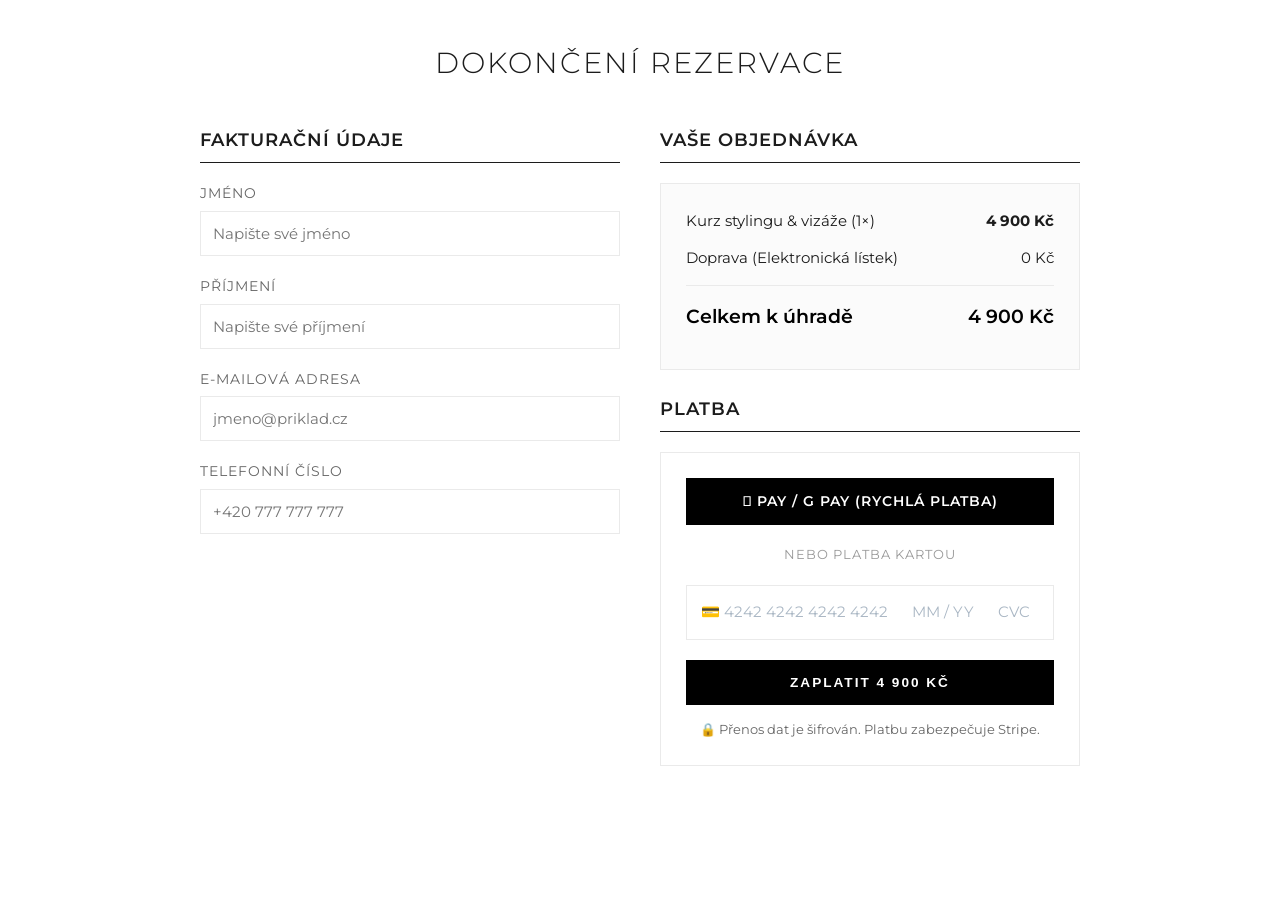
==== checkout.html @ c45bec4f "pokladna" ====
<!DOCTYPE html>
<html lang="cs">
<head>
    <meta charset="UTF-8">
    <meta name="viewport" content="width=device-width, initial-scale=1.0">
    <title>Zabezpečená objednávka - Agentura Verona</title>
    <link rel="stylesheet" href="style.css">
    <link rel="preconnect" href="https://fonts.googleapis.com">
    <link rel="preconnect" href="https://fonts.gstatic.com" crossorigin>
    <link href="https://fonts.googleapis.com/css2?family=Montserrat:wght@300;400;600&display=swap" rel="stylesheet">
    <style>
        /* Specifické styly pouze pro stránku Pokladny, které se doplňují k hlavnímu style.css */
        .checkout-container {
            max-width: 1000px;
            margin: 40px auto;
            padding: 0 20px;
            display: block;
        }
        
        .checkout-title {
            text-align: center;
            text-transform: uppercase;
            letter-spacing: 2px;
            font-weight: 300;
            margin-bottom: 40px;
            font-size: 1.8rem;
        }

        .checkout-layout {
            display: table;
            width: 100%;
            table-layout: fixed;
            border-collapse: separate;
            border-spacing: 40px 0;
        }

        .checkout-column {
            display: table-cell;
            vertical-align: top;
            width: 50%;
        }

        @media (max-width: 768px) {
            .checkout-layout, .checkout-column {
                display: block;
                width: 100%;
            }
            .checkout-layout {
                border-spacing: 0;
            }
            .checkout-column {
                margin-bottom: 30px;
            }
        }

        .checkout-section-title {
            font-size: 1.1rem;
            text-transform: uppercase;
            letter-spacing: 1px;
            font-weight: 600;
            margin-bottom: 20px;
            padding-bottom: 8px;
            border-bottom: 1px solid #1c1c1c;
        }

        .form-group {
            margin-bottom: 20px;
        }

        .form-group label {
            display: block;
            font-size: 0.85rem;
            text-transform: uppercase;
            letter-spacing: 1px;
            margin-bottom: 6px;
            color: #666;
        }

        .form-control {
            width: 100%;
            padding: 12px;
            border: 1px solid #eaeaea;
            font-family: inherit;
            font-size: 0.95rem;
            transition: border-color 0.3s;
        }

        .form-control:focus {
            outline: none;
            border-color: #000000;
        }

        /* Rekapitulace objednávky */
        .order-summary-box {
            background-color: #fbfbfb;
            border: 1px solid #eaeaea;
            padding: 25px;
            margin-bottom: 25px;
        }

        .summary-row {
            display: flex;
            justify-content: space-between;
            margin-bottom: 12px;
            font-size: 0.95rem;
        }

        .summary-row.total {
            margin-top: 15px;
            padding-top: 15px;
            border-top: 1px solid #eaeaea;
            font-weight: 600;
            font-size: 1.2rem;
            color: #000;
        }

        /* Platební metody (Stripe simulace) */
        .payment-methods {
            background-color: #ffffff;
            border: 1px solid #eaeaea;
            padding: 25px;
        }

        .stripe-express-btn {
            background-color: #000000;
            color: #ffffff;
            text-align: center;
            padding: 12px;
            font-weight: 600;
            font-size: 0.9rem;
            letter-spacing: 1px;
            text-transform: uppercase;
            margin-bottom: 20px;
            cursor: pointer;
        }

        .stripe-separator {
            text-align: center;
            font-size: 0.8rem;
            color: #999;
            text-transform: uppercase;
            letter-spacing: 1px;
            margin-bottom: 20px;
            position: relative;
        }

        .card-element-mock {
            border: 1px solid #eaeaea;
            padding: 14px;
            background-color: #fff;
            margin-bottom: 20px;
            font-size: 0.95rem;
            color: #aab7c4;
        }

        .secure-notice {
            font-size: 0.8rem;
            color: #666;
            text-align: center;
            margin-top: 15px;
        }
    </style>
</head>
<body>

    <div class="checkout-container">
        <h2 class="checkout-title">Dokončení rezervace</h2>

        <div class="checkout-layout">
            
            <div class="checkout-column">
                <h3 class="checkout-section-title">Fakturační údaje</h3>
                <form id="checkout-form" onsubmit="event.preventDefault(); alert('Děkujeme! Rezervace kurzu byla úspěšně zpracována.'); window.location.href='index.html';">
                    <div class="form-group">
                        <label for="first-name">Jméno</label>
                        <input type="text" id="first-name" class="form-control" required placeholder="Napište své jméno">
                    </div>
                    <div class="form-group">
                        <label for="last-name">Příjmení</label>
                        <input type="text" id="last-name" class="form-control" required placeholder="Napište své příjmení">
                    </div>
                    <div class="form-group">
                        <label for="email">E-mailová adresa</label>
                        <input type="email" id="email" class="form-control" required placeholder="jmeno@priklad.cz">
                    </div>
                    <div class="form-group">
                        <label for="phone">Telefonní číslo</label>
                        <input type="tel" id="phone" class="form-control" required placeholder="+420 777 777 777">
                    </div>
                </form>
            </div>

            <div class="checkout-column">
                <h3 class="checkout-section-title">Vaše objednávka</h3>
                
                <div class="order-summary-box">
                    <div class="summary-row">
                        <span>Kurz stylingu & vizáže (1×)</span>
                        <strong>4 900 Kč</strong>
                    </div>
                    <div class="summary-row">
                        <span>Doprava (Elektronická lístek)</span>
                        <span>0 Kč</span>
                    </div>
                    <div class="summary-row total">
                        <span>Celkem k úhradě</span>
                        <span>4 900 Kč</span>
                    </div>
                </div>

                <h3 class="checkout-section-title">Platba</h3>
                <div class="payment-methods">
                    <div class="stripe-express-btn">
                         Pay / G Pay (Rychlá platba)
                    </div>
                    
                    <div class="stripe-separator">nebo platba kartou</div>

                    <div class="card-element-mock">
                        💳 4242  4242  4242  4242 &nbsp;&nbsp;&nbsp;&nbsp; MM / YY &nbsp;&nbsp;&nbsp;&nbsp; CVC
                    </div>

                    <button type="submit" form="checkout-form" class="btn-buy" style="border:none; cursor:pointer;">
                        Zaplatit 4 900 Kč
                    </button>

                    <div class="secure-notice">
                        🔒 Přenos dat je šifrován. Platbu zabezpečuje Stripe.
                    </div>
                </div>
            </div>

        </div>
    </div>

</body>
</html>
---- style.css ----
/* Základní reset a typografie */
* {
    margin: 0;
    padding: 0;
    box-sizing: border-box;
}

body {
    font-family: 'Montserrat', sans-serif;
    color: #1c1c1c;
    background-color: #ffffff;
    line-height: 1.6;
}

/* 1. Hero sekce */
.hero-section {
    background: linear-gradient(rgba(0, 0, 0, 0.4), rgba(0, 0, 0, 0.4)), 
                url('https://images.unsplash.com/photo-1512496015851-a90fb38ba796?q=80&w=1600&auto=format&fit=crop') no-repeat center center/cover;
    height: 400px;
    display: flex;
    align-items: center;
    justify-content: center;
    text-align: center;
    color: #ffffff;
    padding: 20px;
}

.hero-content h1 {
    font-size: 2.5rem;
    font-weight: 300;
    letter-spacing: 2px;
    text-transform: uppercase;
    margin-bottom: 15px;
}

.hero-content p {
    font-size: 1.1rem;
    max-width: 600px;
    margin: 0 auto;
    font-weight: 300;
}

/* 2. Grid kontejner */
.courses-container {
    max-width: 1200px;
    margin: 60px auto;
    padding: 0 20px;
}

.courses-grid {
    display: grid;
    grid-template-columns: repeat(auto-fit, minmax(320px, 1fr));
    gap: 40px;
}

/* 3. Karta produktu (Styl šablony Top Model) */
.course-card {
    background: #ffffff;
    border: 1px solid #eaeaea; /* Velmi jemná linka */
    transition: transform 0.3s ease, box-shadow 0.3s ease;
}

.course-card:hover {
    transform: translateY(-5px);
    box-shadow: 0 10px 20px rgba(0,0,0,0.05);
}

.course-image-wrapper {
    position: relative;
    overflow: hidden;
    aspect-ratio: 4 / 3;
}

.course-image-wrapper img {
    width: 100%;
    height: 100%;
    object-fit: cover;
    transition: transform 0.5s ease;
}

.course-card:hover .course-image-wrapper img {
    transform: scale(1.05); /* Jemný zoom efekt na fotce při hoveru */
}

/* Elegantní štítek */
.badge {
    position: absolute;
    top: 15px;
    left: 15px;
    background-color: #000000;
    color: #ffffff;
    padding: 5px 10px;
    font-size: 0.75rem;
    text-transform: uppercase;
    letter-spacing: 1px;
    font-weight: 600;
}

/* Detaily kurzu */
.course-info {
    padding: 30px;
}

.course-info h3 {
    font-size: 1.3rem;
    font-weight: 400;
    text-transform: uppercase;
    letter-spacing: 1px;
    margin-bottom: 20px;
    color: #000000;
}

.course-meta {
    list-style: none;
    margin-bottom: 25px;
}

.course-meta li {
    font-size: 0.9rem;
    color: #666666;
    margin-bottom: 8px;
    display: flex;
    align-items: center;
}

.course-meta li span {
    margin-right: 10px;
    font-size: 1rem;
}

.course-price {
    font-size: 1.4rem;
    font-weight: 600;
    color: #000000;
    margin-bottom: 20px;
}

/* 4. Tlačítko - Klíčový prvek brandu */
.btn-buy {
    display: block;
    width: 100%;
    text-align: center;
    background-color: #000000; /* Černá barva ladící s Top Model */
    color: #ffffff;
    text-decoration: none;
    padding: 15px;
    text-transform: uppercase;
    font-size: 0.85rem;
    font-weight: 600;
    letter-spacing: 2px;
    border: 1px solid #000000;
    transition: all 0.3s ease;
}

.btn-buy:hover {
    background-color: #ffffff;
    color: #000000; /* Inverzní efekt při najetí myší */
}

/* Responzivita */
@media (max-width: 768px) {
    .hero-content h1 {
        font-size: 1.8rem;
    }
    .courses-container {
        margin: 40px auto;
    }
}
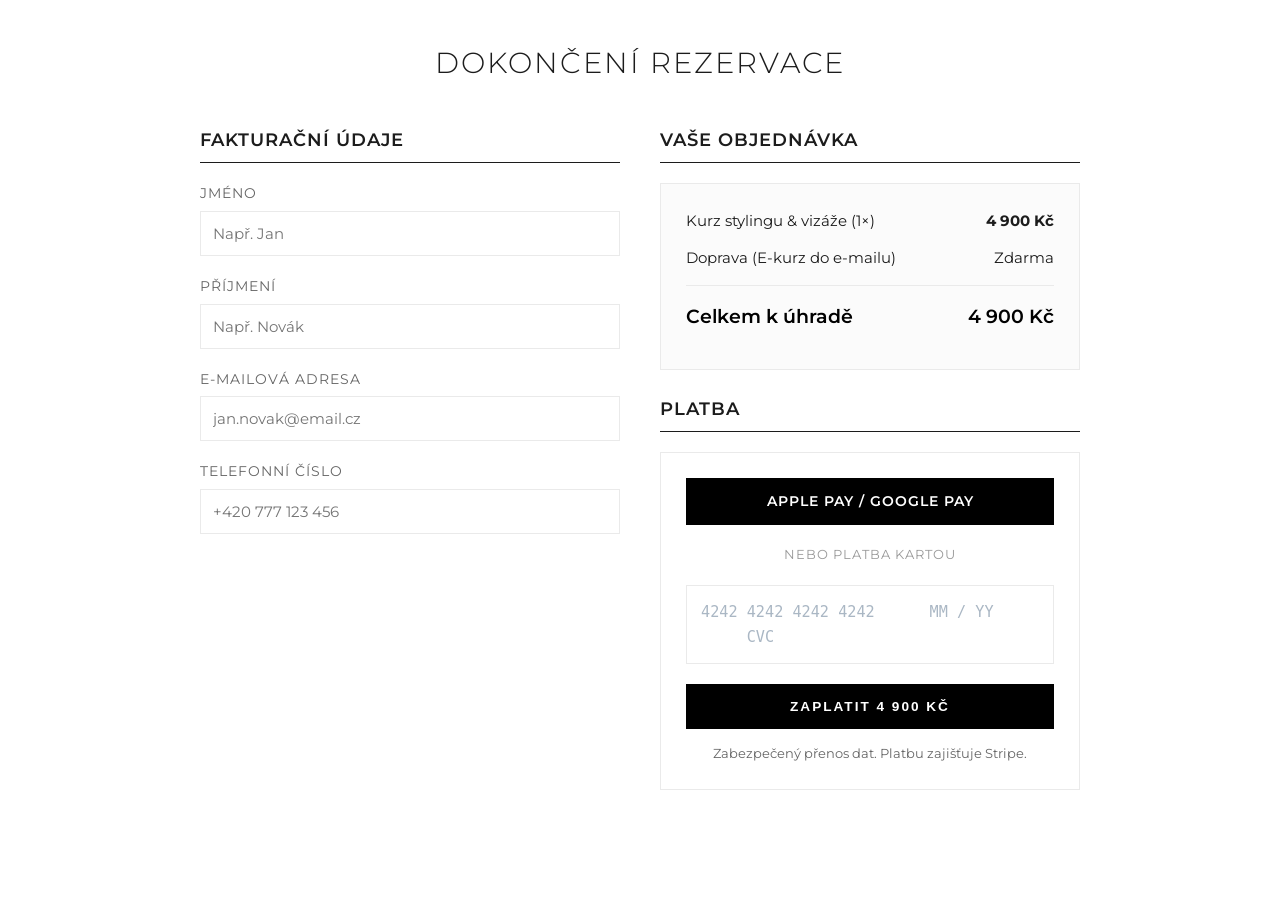
==== commit 215f6558: "odtranenispatnychikon" ====
--- a/checkout.html
+++ b/checkout.html
@@ -9,7 +9,7 @@
     <link rel="preconnect" href="https://fonts.gstatic.com" crossorigin>
     <link href="https://fonts.googleapis.com/css2?family=Montserrat:wght@300;400;600&display=swap" rel="stylesheet">
     <style>
-        /* Specifické styly pouze pro stránku Pokladny, které se doplňují k hlavnímu style.css */
+        /* Specifické styly pouze pro stránku Pokladny */
         .checkout-container {
             max-width: 1000px;
             margin: 40px auto;
@@ -151,6 +151,7 @@
             margin-bottom: 20px;
             font-size: 0.95rem;
             color: #aab7c4;
+            font-family: monospace; /* Pro hezčí rozestupy čísel karty */
         }
 
         .secure-notice {
@@ -170,22 +171,22 @@
             
             <div class="checkout-column">
                 <h3 class="checkout-section-title">Fakturační údaje</h3>
-                <form id="checkout-form" onsubmit="event.preventDefault(); alert('Děkujeme! Rezervace kurzu byla úspěšně zpracována.'); window.location.href='index.html';">
+                <form id="checkout-form" onsubmit="event.preventDefault(); alert('Děkujeme! Rezervace kurzu byla úspěšně zpracována. Přístupové údaje jsme vám odeslali na e-mail.'); window.location.href='index.html';">
                     <div class="form-group">
                         <label for="first-name">Jméno</label>
-                        <input type="text" id="first-name" class="form-control" required placeholder="Napište své jméno">
+                        <input type="text" id="first-name" class="form-control" required placeholder="Např. Jan">
                     </div>
                     <div class="form-group">
                         <label for="last-name">Příjmení</label>
-                        <input type="text" id="last-name" class="form-control" required placeholder="Napište své příjmení">
+                        <input type="text" id="last-name" class="form-control" required placeholder="Např. Novák">
                     </div>
                     <div class="form-group">
                         <label for="email">E-mailová adresa</label>
-                        <input type="email" id="email" class="form-control" required placeholder="jmeno@priklad.cz">
+                        <input type="email" id="email" class="form-control" required placeholder="jan.novak@email.cz">
                     </div>
                     <div class="form-group">
                         <label for="phone">Telefonní číslo</label>
-                        <input type="tel" id="phone" class="form-control" required placeholder="+420 777 777 777">
+                        <input type="tel" id="phone" class="form-control" required placeholder="+420 777 123 456">
                     </div>
                 </form>
             </div>
@@ -199,8 +200,8 @@
                         <strong>4 900 Kč</strong>
                     </div>
                     <div class="summary-row">
-                        <span>Doprava (Elektronická lístek)</span>
-                        <span>0 Kč</span>
+                        <span>Doprava (E-kurz do e-mailu)</span>
+                        <span>Zdarma</span>
                     </div>
                     <div class="summary-row total">
                         <span>Celkem k úhradě</span>
@@ -211,13 +212,13 @@
                 <h3 class="checkout-section-title">Platba</h3>
                 <div class="payment-methods">
                     <div class="stripe-express-btn">
-                         Pay / G Pay (Rychlá platba)
+                        Apple Pay / Google Pay
                     </div>
                     
                     <div class="stripe-separator">nebo platba kartou</div>
 
                     <div class="card-element-mock">
-                        💳 4242  4242  4242  4242 &nbsp;&nbsp;&nbsp;&nbsp; MM / YY &nbsp;&nbsp;&nbsp;&nbsp; CVC
+                        4242  4242  4242  4242 &nbsp;&nbsp;&nbsp;&nbsp; MM / YY &nbsp;&nbsp;&nbsp;&nbsp; CVC
                     </div>
 
                     <button type="submit" form="checkout-form" class="btn-buy" style="border:none; cursor:pointer;">
@@ -225,7 +226,7 @@
                     </button>
 
                     <div class="secure-notice">
-                        🔒 Přenos dat je šifrován. Platbu zabezpečuje Stripe.
+                        Zabezpečený přenos dat. Platbu zajišťuje Stripe.
                     </div>
                 </div>
             </div>
